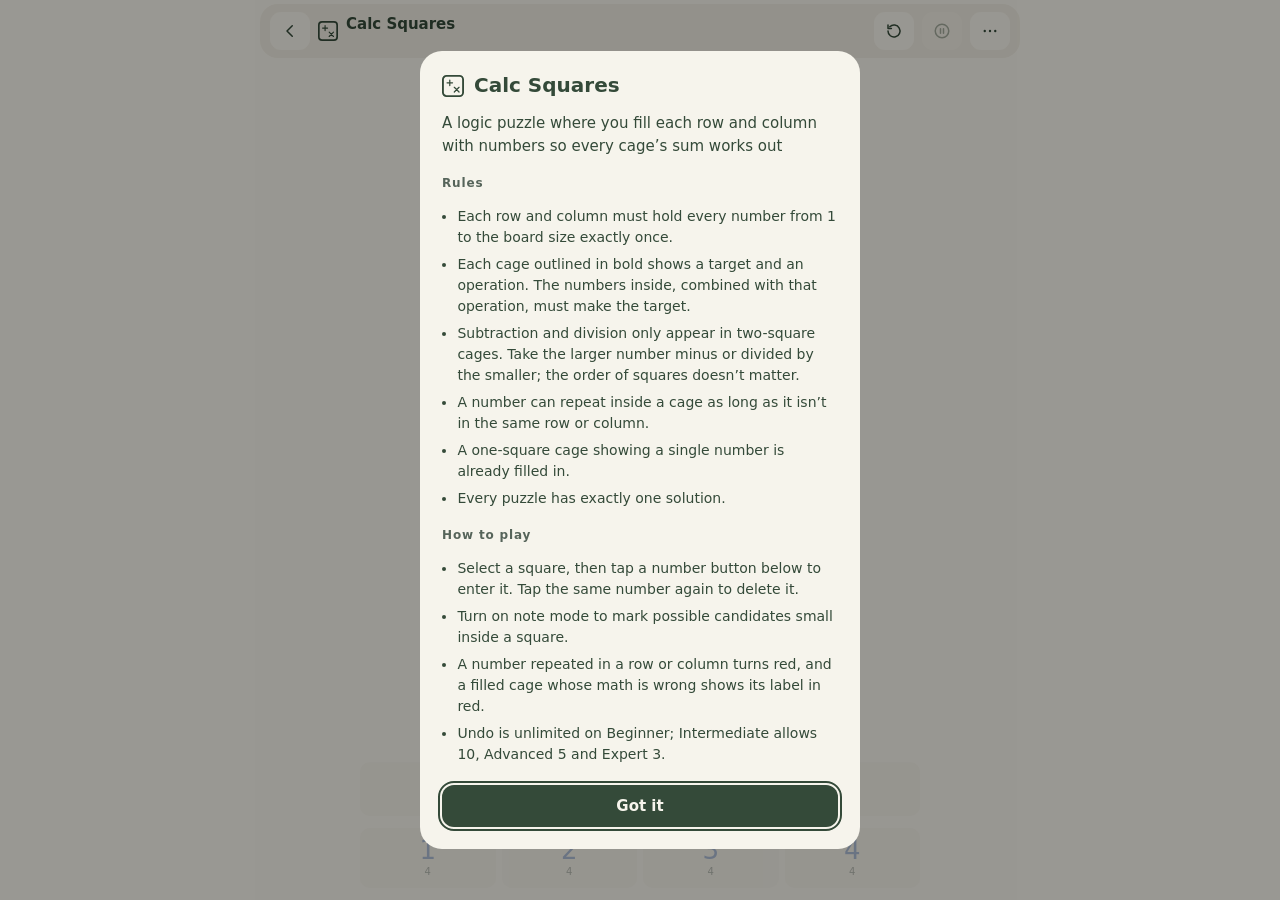
==== docs/calc.html @ b5a2f673 "Add Calc Squares to the web Latin square with arithmetic cages (+ − × ÷), four levels picked by a hu" ====
<!doctype html>
<html lang="ko">
<head>
<meta charset="utf-8">
<meta name="viewport" content="width=device-width, initial-scale=1, viewport-fit=cover">
<meta name="description" content="칸 묶음마다 적힌 계산이 맞도록 숫자를 채우는 셈네모. 4×4부터 7×7까지 네 가지 난이도.">
<meta name="theme-color" content="#f6f4ec">
<link rel="icon" type="image/png" href="icon-192.png">
<link rel="apple-touch-icon" href="apple-touch-icon.png">
<link rel="stylesheet" href="assets/paper.css">
<style>:root { --accent: var(--fill-calc); }</style>
<title>Calc Squares</title>
</head>
<body>
<div class="puzzle" id="app">
  <div class="stage">
    <div class="board-wrap empty" id="wrap"><canvas class="board" id="board" role="img"></canvas></div>
  </div>
  <div class="controls">
    <div class="tools">
      <button class="tool" id="undo"><svg class="i" viewBox="0 0 24 24" aria-hidden="true"><path d="M9 14L4 9l5-5"/><path d="M4 9h10.5a5.5 5.5 0 0 1 0 11H11"/></svg><span></span></button>
      <button class="tool" id="erase"><svg class="i" viewBox="0 0 24 24" aria-hidden="true"><path d="M8.5 20H20"/><path d="M5.6 15.6l8.5-8.5a2 2 0 0 1 2.8 0l2 2a2 2 0 0 1 0 2.8L12 18.8a4 4 0 0 1-2.8 1.2H8.6a2 2 0 0 1-1.4-.6l-1.6-1.6a2 2 0 0 1 0-2.2z"/><path d="M10 11.2l4.8 4.8"/></svg><span></span></button>
      <button class="tool" id="note" aria-pressed="false"><svg class="i" viewBox="0 0 24 24" aria-hidden="true"><path d="M4 20l1-4.5L15.5 5a2.1 2.1 0 0 1 3 3L8 18.5z"/><path d="M13.5 7l3 3"/></svg><span></span></button>
    </div>
    <div class="keys" id="keys"></div>
  </div>
</div>
<script src="assets/i18n.js"></script>
<script src="assets/common.js"></script>
<script src="assets/rules.js"></script>
<script src="assets/calc-engine.js"></script>
<script src="assets/number-puzzle.js"></script>
<script>
(() => {
  const E = CalcEngine, { t } = Nemo;

  const peerCache = {};
  const peers = n => peerCache[n] || (peerCache[n] = [...Array(n * n)].map((_, i) => {
    const r = Math.floor(i / n), c = i % n, out = [];
    for (let k = 0; k < n; k++) { if (k !== c) out.push(r * n + k); if (k !== r) out.push(k * n + c); }
    return out;
  }));
  // 칸 → 묶음 번호
  const ownerCache = new WeakMap();
  const ownerOf = p => {
    if (!ownerCache.has(p)) { const o = new Array(p.size * p.size).fill(-1); p.cages.forEach((c, k) => c.cells.forEach(i => { o[i] = k; })); ownerCache.set(p, o); }
    return ownerCache.get(p);
  };
  const opsText = ops => [...ops].map(o => E.SYMBOL[o]).join(' ');

  function draw(ctx, side, G, opts, n) {
    const c = name => Nemo.cssColor(name);
    const cell = side / n, p = G.puzzle, owner = ownerOf(p);
    const conflicts = opts.showConflicts ? new Set(G.values.map((v, i) => (v && peers(n)[i].some(q => G.values[q] === v) ? i : -1)).filter(i => i >= 0)) : new Set();
    const wrongCages = new Set(opts.showWrongCages ? E.wrongCages(p, G.values) : []);
    const sel = G.selected, selValue = sel != null ? G.values[sel] : 0;
    const font = (size, weight) => `${weight} ${size}px system-ui, -apple-system, sans-serif`;
    ctx.save();
    Nemo.roundRect(ctx, 0, 0, side, side, 6);
    ctx.clip();

    // 칸 바탕과 숫자
    for (let i = 0; i < n * n; i++) {
      const x = (i % n) * cell, y = Math.floor(i / n) * cell, given = !!p.givens[i];
      let fill = '--cell';
      if (sel != null) {
        if (i === sel) fill = '--fill-calc';
        else if (selValue && G.values[i] === selValue) fill = '--cc-same';
        else if (Math.floor(i / n) === Math.floor(sel / n) || i % n === sel % n) fill = '--cc-related';
      }
      ctx.fillStyle = c(fill);
      ctx.fillRect(x, y, cell + 0.5, cell + 0.5);
      const v = G.values[i];
      ctx.textAlign = 'center'; ctx.textBaseline = 'middle';
      if (v) {
        ctx.fillStyle = c(conflicts.has(i) && !given ? '--wrong' : given ? '--ink' : '--user');
        ctx.font = font(cell * 0.46, given ? 600 : 400);
        ctx.fillText(v, x + cell / 2, y + cell * 0.58);
      } else if (G.notes[i]) {
        // 메모는 이름표 아래 공간에 작게
        const cols = n <= 4 ? 2 : 3, rows = Math.ceil(n / cols), top = cell * 0.3, h = cell - top - cell * 0.06;
        ctx.font = font(cell * (n <= 4 ? 0.2 : 0.17), 500);
        for (let d = 1; d <= n; d++) {
          if (!(G.notes[i] & (1 << d))) continue;
          ctx.fillStyle = c(selValue === d ? '--ink' : '--ink-soft');
          ctx.fillText(d, x + cell * (((d - 1) % cols) + 0.5) / cols, y + top + h * (Math.floor((d - 1) / cols) + 0.5) / rows);
        }
      }
    }

    // 칸 선: 같은 묶음 안은 가는 선, 묶음 경계는 굵은 선
    ctx.beginPath();
    for (let i = 0; i < n * n; i++) {
      const r = Math.floor(i / n), col = i % n;
      if (col < n - 1 && owner[i] === owner[i + 1]) { const x = Math.round((col + 1) * cell) + 0.5; ctx.moveTo(x, r * cell); ctx.lineTo(x, (r + 1) * cell); }
      if (r < n - 1 && owner[i] === owner[i + n]) { const y = Math.round((r + 1) * cell) + 0.5; ctx.moveTo(col * cell, y); ctx.lineTo((col + 1) * cell, y); }
    }
    ctx.strokeStyle = c('--thin'); ctx.lineWidth = 1; ctx.stroke();
    ctx.beginPath();
    for (let i = 0; i < n * n; i++) {
      const r = Math.floor(i / n), col = i % n;
      if (col < n - 1 && owner[i] !== owner[i + 1]) { const x = Math.round((col + 1) * cell); ctx.moveTo(x, r * cell); ctx.lineTo(x, (r + 1) * cell); }
      if (r < n - 1 && owner[i] !== owner[i + n]) { const y = Math.round((r + 1) * cell); ctx.moveTo(col * cell, y); ctx.lineTo((col + 1) * cell, y); }
    }
    ctx.strokeStyle = c('--ink'); ctx.lineWidth = 2.2; ctx.lineCap = 'round'; ctx.stroke();

    // 묶음 이름표: 왼쪽 위 칸에 "12×". 1칸 묶음은 숫자가 이미 주어져 있어 이름표를 쓰지 않는다.
    ctx.textAlign = 'left'; ctx.textBaseline = 'top';
    ctx.font = font(Math.max(10, cell * 0.21), 700);
    p.cages.forEach((cage, k) => {
      if (cage.op === '=') return;
      const i = cage.cells[0], x = (i % n) * cell, y = Math.floor(i / n) * cell;
      ctx.fillStyle = c(wrongCages.has(k) ? '--wrong' : '--ink');
      ctx.fillText(E.label(cage), x + cell * 0.08, y + cell * 0.07);
    });
    ctx.restore();
    Nemo.roundRect(ctx, 1, 1, side - 2, side - 2, 6);
    ctx.strokeStyle = c('--ink'); ctx.lineWidth = 2; ctx.stroke();
  }

  NumberPuzzle({
    kind: 'calc',
    levels: E.LEVELS,
    emptySize: 4,
    maxWidth: 560,
    size: p => p.size,
    peers,
    generate: id => E.generate(id),
    subtitle: p => `${t(E.LEVELS[p.level - 1].name)} · ${p.size}×${p.size}`,
    detail: l => `${l.size}×${l.size} · ${opsText(l.ops)}`,
    menuLabel: l => `${t(l.name)} · ${l.size}×${l.size}`,
    options: [
      { key: 'showConflicts', label: '중복 숫자 표시', default: true },
      { key: 'showWrongCages', label: '계산이 틀린 묶음 표시', default: true },
    ],
    validate: p => p.size >= 3 && p.size <= 9 && Array.isArray(p.cages) && p.cages.every(c => Array.isArray(c.cells) && c.cells.length && E.SYMBOL[c.op] != null),
    progress: NumberPuzzle.progress,
    hit: (x, y, side, n) => {
      const cell = side / n, col = Math.floor(x / cell), row = Math.floor(y / cell);
      return col >= 0 && col < n && row >= 0 && row < n ? row * n + col : null;
    },
    draw,
  });
})();
</script>
</body>
</html>
---- docs/assets/paper.css ----
/* 메인 화면과 스도쿠·시카쿠·후토시키가 함께 쓰는 메모지 스타일. 앱의 Theme.swift(Paper)와 PuzzleChrome.swift를 옮겼다. */
:root {
  --bg: #f6f4ec; --ink: #344a39; --ink-soft: #56645a; --rule: #b9c0b2; --sheet: #eeebe0;
  --cell: #fbfaf5; --thin: #d9d5c3; --user: #3d67b0; --wrong: #c54a38;
  --fill-minesweeper: #a0b894; --fill-sudoku: #e6dfb0; --fill-shikaku: #e8c3a8; --fill-futoshiki: #a9bbd3;
  --text-minesweeper: #ffffff; --text-sudoku: var(--ink); --text-shikaku: var(--ink); --text-futoshiki: #ffffff;
  /* 새 게임 3종 카드 색 (앱 Theme.swift의 NewGameCards) */
  --fill-mirror: #c3a8c6; --fill-pair: #dfb3b7; --fill-switch: #bfd8cc;
  --text-mirror: #ffffff; --text-pair: var(--ink); --text-switch: var(--ink);
  /* 셈네모 카드: 계산기 같은 돌 회색. 판에서 고른 칸의 줄과 같은 숫자 칸 */
  --fill-calc: #cfc9bb; --text-calc: var(--ink); --cc-related: #efece3; --cc-same: #ddd8c9;
  /* 스위치네모 불: 꺼진 칸은 어둡고 속이 빈 원, 켜진 칸은 밝고 빛나는 원(색과 밝기, 모양이 모두 다르다) */
  /* 짝네모 길 색: 길이 3~12마다 서로 다른 한 색(pp1이 3). 같은 숫자 쌍은 같은 색이다 */
  --pp1: #c8743d; --pp2: #b08a2e; --pp3: #8a68bd; --pp4: #3e9a90; --pp5: #c45f78; --pp6: #5f9a4c; --pp7: #4f7fc0; --pp8: #8f6243; --pp9: #b04fa8; --pp10: #66798a;
  /* 거울네모: 빛·켜진 별, 돌릴 수 있는 거울 칸, 고정 거울 칸 */
  --mr-beam: #e39a2b; --mr-glow: rgba(240, 165, 50, .55); --mr-tint: #e2d5e0; --mr-fixed: #e4e0d3;
  --sw-off: #cdc8b8; --sw-ring: #8f8a7a; --sw-on: #f6dd88; --sw-core: #fffaf0; --sw-glow: rgba(255, 205, 80, .85);
  --scrim: rgba(0, 0, 0, .35);
  /* 게임별 판 색: 스도쿠(sd), 후토시키(ft), 시카쿠 영역(sk1…6) */
  --sd-related: #f3efd8; --sd-same: #e6dfb0; --sd-selected: #d6cb85;
  --ft-related: #e9eef5; --ft-same: #d3dcea; --ft-guide: #4d6a94; --ft-line: #d9d5c3;
  --sk-thin: #dedacb; --sk1: #d7e4ce; --sk2: #dce4f0; --sk3: #f1dccb; --sk4: #f0e6bc; --sk5: #e4deee; --sk6: #d9e9de;
  --f-serif: ui-serif, "New York", Georgia, "Times New Roman", serif;
  --f-round: ui-rounded, "SF Pro Rounded", system-ui, -apple-system, sans-serif;
  --f-body: system-ui, -apple-system, "Apple SD Gothic Neo", "Hiragino Sans", "PingFang SC", sans-serif;
  color-scheme: light;
}
@media (prefers-color-scheme: dark) { :root:not([data-theme="light"]) {
  --bg: #151914; --ink: #dce5d6; --ink-soft: #9aa79a; --rule: #3a4339; --sheet: #1d221c;
  --cell: #1b1f1a; --thin: #343b32; --user: #93b2ff; --wrong: #ff8a78;
  --fill-minesweeper: #3e4d38; --fill-sudoku: #3b3824; --fill-shikaku: #45352a; --fill-futoshiki: #2f3a4a;
  --text-minesweeper: #f2f6ee; --text-futoshiki: #f2f6ee;
  --fill-mirror: #483c49; --fill-pair: #55383a; --fill-switch: #2c3d35; --text-mirror: #f2f6ee;
  --fill-calc: #3a3832; --cc-related: #22261f; --cc-same: #363a31;
  --pp1: #e6a57a; --pp2: #dcc07a; --pp3: #b89be0; --pp4: #7fcfc5; --pp5: #e094a6; --pp6: #9cc988; --pp7: #8fb0e6; --pp8: #c9a183; --pp9: #e08fd8; --pp10: #a9b8c6;
  --mr-beam: #ffc861; --mr-glow: rgba(255, 200, 97, .45); --mr-tint: #3e3342; --mr-fixed: #262b24;
  --sw-off: #232821; --sw-ring: #56604f; --sw-on: #d2ae52; --sw-core: #fff3cf; --sw-glow: rgba(255, 205, 100, .5);
  --sd-related: #262a20; --sd-same: #48432a; --sd-selected: #6b6238;
  --ft-related: #232a33; --ft-same: #334054; --ft-guide: #a9bbd3; --ft-line: #343b32;
  --sk-thin: #343b32; --sk1: #2e3a2c; --sk2: #2c3442; --sk3: #42342a; --sk4: #3e3824; --sk5: #363244; --sk6: #2b3a31;
  --scrim: rgba(0, 0, 0, .55); color-scheme: dark;
} }
:root[data-theme="dark"] {
  --bg: #151914; --ink: #dce5d6; --ink-soft: #9aa79a; --rule: #3a4339; --sheet: #1d221c;
  --cell: #1b1f1a; --thin: #343b32; --user: #93b2ff; --wrong: #ff8a78;
  --fill-minesweeper: #3e4d38; --fill-sudoku: #3b3824; --fill-shikaku: #45352a; --fill-futoshiki: #2f3a4a;
  --text-minesweeper: #f2f6ee; --text-futoshiki: #f2f6ee;
  --fill-mirror: #483c49; --fill-pair: #55383a; --fill-switch: #2c3d35; --text-mirror: #f2f6ee;
  --fill-calc: #3a3832; --cc-related: #22261f; --cc-same: #363a31;
  --pp1: #e6a57a; --pp2: #dcc07a; --pp3: #b89be0; --pp4: #7fcfc5; --pp5: #e094a6; --pp6: #9cc988; --pp7: #8fb0e6; --pp8: #c9a183; --pp9: #e08fd8; --pp10: #a9b8c6;
  --mr-beam: #ffc861; --mr-glow: rgba(255, 200, 97, .45); --mr-tint: #3e3342; --mr-fixed: #262b24;
  --sw-off: #232821; --sw-ring: #56604f; --sw-on: #d2ae52; --sw-core: #fff3cf; --sw-glow: rgba(255, 205, 100, .5);
  --sd-related: #262a20; --sd-same: #48432a; --sd-selected: #6b6238;
  --ft-related: #232a33; --ft-same: #334054; --ft-guide: #a9bbd3; --ft-line: #343b32;
  --sk-thin: #343b32; --sk1: #2e3a2c; --sk2: #2c3442; --sk3: #42342a; --sk4: #3e3824; --sk5: #363244; --sk6: #2b3a31;
  --scrim: rgba(0, 0, 0, .55); color-scheme: dark;
}

html { height: 100%; box-sizing: border-box; }
*, *::before, *::after { box-sizing: inherit; }
body { margin: 0; min-height: 100%; background: var(--bg); color: var(--ink); font: 15px/1.4 var(--f-body);
  -webkit-tap-highlight-color: transparent; -webkit-text-size-adjust: 100%; }
button { font: inherit; color: inherit; cursor: pointer; touch-action: manipulation; }
button:disabled { cursor: default; }
button:focus-visible, a:focus-visible, input:focus-visible, select:focus-visible { outline: 2px solid var(--ink); outline-offset: 2px; }
[hidden] { display: none !important; }
a { color: inherit; }
svg.i { width: 1em; height: 1em; display: block; fill: none; stroke: currentColor; stroke-width: 2; stroke-linecap: round; stroke-linejoin: round; }

/* ── 게임 화면 ── */
.puzzle { height: 100dvh; display: flex; flex-direction: column; align-items: center; gap: 14px;
  padding: max(4px, env(safe-area-inset-top)) max(16px, env(safe-area-inset-right)) max(12px, env(safe-area-inset-bottom)) max(16px, env(safe-area-inset-left));
  -webkit-user-select: none; user-select: none; overflow: hidden; }
.topbar { width: 100%; max-width: 760px; display: flex; align-items: center; gap: 8px; padding: 8px 10px; border-radius: 18px; background: var(--sheet); flex: none; }
.ib { width: 40px; height: 38px; flex: none; display: grid; place-items: center; border: 0; border-radius: 11px; background: var(--bg); color: var(--ink); font-size: 18px; text-decoration: none; }
.ib:disabled { opacity: .4; }
.topbar .sym { width: 20px; height: 20px; flex: none; }
.title { min-width: 0; display: flex; flex-direction: column; line-height: 1.2; }
.title b { font: 800 15px/1.2 var(--f-round); white-space: nowrap; overflow: hidden; text-overflow: ellipsis; }
.title span { font-size: 11px; color: var(--ink-soft); white-space: nowrap; overflow: hidden; text-overflow: ellipsis; min-height: 1.2em; }
.spacer { flex: 1; min-width: 8px; }
.timer { display: flex; align-items: center; gap: 4px; font-size: 17px; font-weight: 500; font-variant-numeric: tabular-nums; white-space: nowrap; }
.timer svg { width: 14px; height: 14px; color: var(--ink-soft); }
@media (max-width: 430px) {
  /* 앱처럼 iPhone 폭에서는 시계 아이콘을 빼고 버튼과 이름을 조금 줄여, 긴 이름(Switch Squares)도 잘리지 않게 한다 */
  .timer svg { display: none; }
  .topbar { gap: 6px; }
  .topbar .ib { width: 36px; }
  .title b { font-size: 14px; }
}
@media (max-width: 400px) {
  /* 새 퍼즐 버튼이 더해져 버튼이 넷이다. 작은 iPhone(360~390)에서도 이름이 잘리지 않게 기호를 빼고 간격을 줄인다 */
  .topbar { gap: 4px; padding: 8px 8px; }
  .topbar .sym { display: none; }
  .topbar .ib { width: 33px; }
  .topbar .title { margin-left: 4px; }
  .timer { font-size: 15px; }
}
@media (max-width: 370px) {
  .title b { font-size: 13px; }
}

.more { position: relative; flex: none; }
.menu { position: absolute; right: 0; top: calc(100% + 6px); z-index: 15; min-width: 220px; max-height: 70dvh; overflow-y: auto; padding: 6px;
  display: flex; flex-direction: column; border-radius: 14px; background: var(--bg); border: 1px solid var(--rule); box-shadow: 0 12px 32px rgba(0, 0, 0, .18); }
.menu .sec { font-size: 11px; font-weight: 600; letter-spacing: .06em; color: var(--ink-soft); padding: 10px 12px 4px; }
.menu hr { border: 0; border-top: 1px solid var(--rule); margin: 6px 4px; }
.menu button { display: flex; align-items: center; gap: 10px; padding: 10px 12px; border: 0; background: none; border-radius: 9px; text-align: left; font-size: 15px; }
.menu button:hover:not(:disabled) { background: var(--sheet); }
.menu button:disabled { opacity: .4; }
.menu button svg { width: 17px; height: 17px; flex: none; }
.menu .check::after { content: ""; margin-left: auto; width: 16px; height: 16px; flex: none; }
.menu .check[aria-checked="true"]::after { background: currentColor;
  -webkit-mask: url("data:image/svg+xml,%3Csvg xmlns='http://www.w3.org/2000/svg' viewBox='0 0 24 24' fill='none' stroke='black' stroke-width='3' stroke-linecap='round' stroke-linejoin='round'%3E%3Cpath d='M5 12.5l4.5 4.5L19 7.5'/%3E%3C/svg%3E") center / contain no-repeat;
  mask: url("data:image/svg+xml,%3Csvg xmlns='http://www.w3.org/2000/svg' viewBox='0 0 24 24' fill='none' stroke='black' stroke-width='3' stroke-linecap='round' stroke-linejoin='round'%3E%3Cpath d='M5 12.5l4.5 4.5L19 7.5'/%3E%3C/svg%3E") center / contain no-repeat; }

.stage { flex: 1; min-height: 0; width: 100%; display: flex; flex-direction: column; align-items: center; justify-content: center; gap: 10px; position: relative; }
.board-wrap { position: relative; width: 100%; flex: 1; min-height: 0; display: grid; place-items: center; }
canvas.board { display: block; touch-action: none; border-radius: 6px; }
.board-wrap.empty canvas { opacity: .35; }
.guide { font-size: 12px; color: var(--ink-soft); display: flex; gap: 6px; align-items: baseline; text-align: center; }
.guide b { font-variant-numeric: tabular-nums; font-weight: 600; }
.notice { position: absolute; top: -6px; left: 50%; transform: translateX(-50%); z-index: 5; max-width: calc(100% - 16px);
  width: max-content; padding: 9px 14px; border-radius: 99px; background: var(--bg); border: 1px solid var(--rule); font-size: 14px; font-weight: 500; text-align: center;
  animation: fade .2s ease-out; }

.controls { width: 100%; max-width: 560px; display: flex; flex-direction: column; gap: 12px; flex: none; }
.controls.wide { max-width: 600px; }
.tools { display: flex; gap: 8px; }
.tool { flex: 1; height: 54px; display: flex; flex-direction: column; align-items: center; justify-content: center; gap: 4px; border: 0; border-radius: 10px; background: var(--sheet); color: var(--ink); font-size: 11px; }
.tool svg { width: 19px; height: 19px; }
.tool[aria-pressed="true"] { background: var(--accent); }
.tool:disabled, .keys button:disabled { opacity: .4; }
.keys { display: flex; gap: 6px; }
.keys button { flex: 1; min-width: 0; height: 60px; display: flex; flex-direction: column; align-items: center; justify-content: center; gap: 1px; border: 0; border-radius: 10px; background: var(--sheet); }
.keys b { font-size: 26px; font-weight: 500; line-height: 1.05; color: var(--user); }
.keys small { font-size: 10px; color: var(--ink-soft); min-height: 1.2em; }
.keys.note b { font-weight: 400; color: var(--ink-soft); }
.keys button.done { opacity: .3; }
@media (max-height: 700px) { .keys button { height: 52px; } .tool { height: 48px; } .puzzle { gap: 10px; } }

/* ── 겹쳐 보이는 창 ── */
.scrim { position: fixed; inset: 0; z-index: 20; display: grid; place-items: center; padding: 24px; background: var(--scrim); animation: fade .2s ease-out; }
.scrim.cover { background: color-mix(in srgb, var(--bg) 97%, transparent); }
@keyframes fade { from { opacity: 0; } }
.card { width: 100%; max-width: 360px; max-height: 100%; overflow-y: auto; padding: 24px; border-radius: 22px; background: var(--bg); color: var(--ink);
  display: flex; flex-direction: column; gap: 12px; }
.card.center { text-align: center; align-items: center; }
.card.wide { max-width: 380px; padding: 22px; gap: 14px; }
.card h2 { margin: 0; font: 800 22px/1.25 var(--f-round); }
.card h3 { margin: 0; font: 800 20px/1.25 var(--f-round); }
.card p { margin: 0; font-size: 15px; color: var(--ink-soft); }
.big { font: 500 44px/1.1 ui-monospace, "SF Mono", Menlo, monospace; font-variant-numeric: tabular-nums; }
.big.small { font-size: 32px; }
.badge { font-size: 12px; font-weight: 700; padding: 4px 10px; border-radius: 99px; background: var(--accent); }
.actions { display: flex; gap: 8px; width: 100%; padding-top: 4px; }
.actions .btn { flex: 1; }
.btn { border: 0; border-radius: 12px; padding: 11px 16px; background: var(--sheet); color: var(--ink); font-size: 15px; font-weight: 600; }
.btn.primary { background: var(--ink); color: var(--bg); }
.btn.danger { background: var(--wrong); color: #fff; }
.btn.plain { background: none; font-weight: 400; min-height: 44px; }
.btn:active { opacity: .75; }
.pause-ico { width: 52px; height: 52px; color: var(--accent); }
.spinner { width: 26px; height: 26px; border-radius: 50%; border: 3px solid var(--rule); border-top-color: var(--ink); animation: spin .8s linear infinite; }
@keyframes spin { to { transform: rotate(360deg); } }
.levels { display: flex; flex-direction: column; gap: 8px; }
.level { display: flex; align-items: center; gap: 10px; padding: 14px; border: 0; border-radius: 10px; background: var(--sheet); text-align: left; }
.level[aria-current="true"] { background: var(--accent); }
.level span { flex: 1; display: flex; flex-direction: column; gap: 2px; }
.level b { font-size: 15px; font-weight: 600; }
.level small { font-size: 12px; color: var(--ink-soft); }
.level em { font-style: normal; font-size: 12px; color: var(--ink-soft); font-variant-numeric: tabular-nums; }
.field-row { display: flex; align-items: center; justify-content: space-between; gap: 12px; font-size: 15px; }
.field-row b { font-weight: 500; }
.stepper { display: flex; align-items: center; gap: 10px; font-variant-numeric: tabular-nums; }
.stepper button { width: 40px; height: 34px; border: 0; border-radius: 9px; background: var(--sheet); font-size: 20px; line-height: 1; }
.stepper output { min-width: 4.2em; text-align: center; }
.segmented { display: flex; padding: 2px; border-radius: 9px; background: var(--sheet); }
.segmented button { flex: 1; border: 0; background: none; border-radius: 7px; padding: 7px 8px; font-size: 14px; }
.segmented button[aria-pressed="true"] { background: var(--bg); box-shadow: 0 1px 3px rgba(0, 0, 0, .15); font-weight: 600; }
.hint { font-size: 12px; color: var(--ink-soft); margin: 0; }
@media (prefers-reduced-motion: reduce) { *, *::before, *::after { animation: none !important; transition: none !important; } }
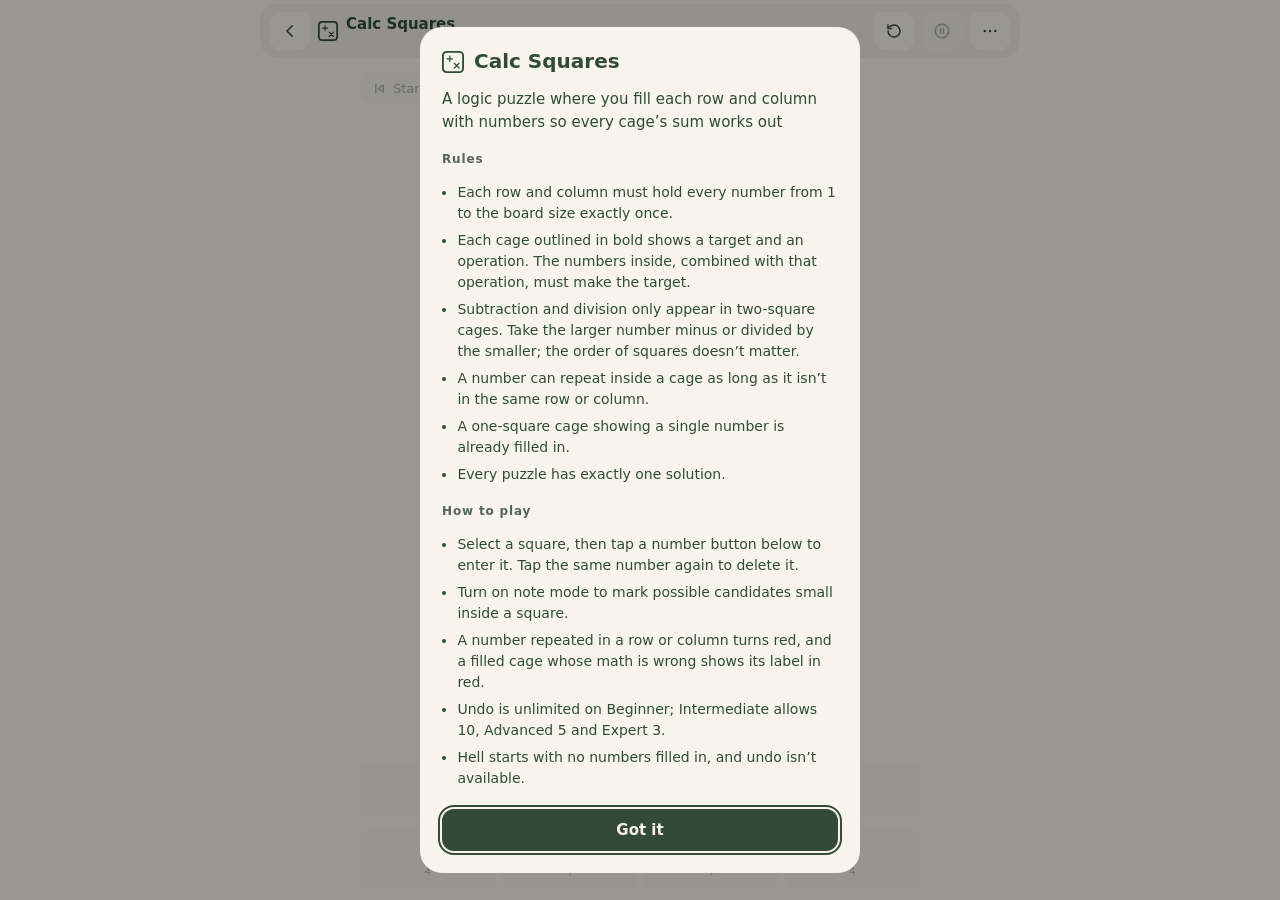
==== commit b40f89a2: "Use the Nemo in Nemo icon on the web and add a sharp favicon" ====
--- a/docs/calc.html
+++ b/docs/calc.html
@@ -5,6 +5,7 @@
 <meta name="viewport" content="width=device-width, initial-scale=1, viewport-fit=cover">
 <meta name="description" content="칸 묶음마다 적힌 계산이 맞도록 숫자를 채우는 셈네모. 4×4부터 7×7까지 네 가지 난이도.">
 <meta name="theme-color" content="#f6f4ec">
+<link rel="icon" type="image/svg+xml" href="favicon.svg">
 <link rel="icon" type="image/png" href="icon-192.png">
 <link rel="apple-touch-icon" href="apple-touch-icon.png">
 <link rel="stylesheet" href="assets/paper.css">
--- a/docs/assets/paper.css
+++ b/docs/assets/paper.css
@@ -9,6 +9,8 @@
   --text-mirror: #ffffff; --text-pair: var(--ink); --text-switch: var(--ink);
   /* 셈네모 카드: 계산기 같은 돌 회색. 판에서 고른 칸의 줄과 같은 숫자 칸 */
   --fill-calc: #cfc9bb; --text-calc: var(--ink); --cc-related: #efece3; --cc-same: #ddd8c9;
+  /* 별네모 카드: 밤하늘 같은 남보라 */
+  --fill-star: #9a9fc4; --text-star: #ffffff;
   /* 스위치네모 불: 꺼진 칸은 어둡고 속이 빈 원, 켜진 칸은 밝고 빛나는 원(색과 밝기, 모양이 모두 다르다) */
   /* 짝네모 길 색: 길이 3~12마다 서로 다른 한 색(pp1이 3). 같은 숫자 쌍은 같은 색이다 */
   --pp1: #c8743d; --pp2: #b08a2e; --pp3: #8a68bd; --pp4: #3e9a90; --pp5: #c45f78; --pp6: #5f9a4c; --pp7: #4f7fc0; --pp8: #8f6243; --pp9: #b04fa8; --pp10: #66798a;
@@ -21,6 +23,8 @@
   --ft-related: #e9eef5; --ft-same: #d3dcea; --ft-guide: #4d6a94; --ft-line: #d9d5c3;
   --sk-thin: #dedacb; --sk1: #d7e4ce; --sk2: #dce4f0; --sk3: #f1dccb; --sk4: #f0e6bc; --sk5: #e4deee; --sk6: #d9e9de;
   --f-serif: ui-serif, "New York", Georgia, "Times New Roman", serif;
+  /* 번호용 세리프: Georgia는 숫자 높이가 들쑥날쑥한 모양뿐이라 건너뛴다 */
+  --f-serif-num: ui-serif, "New York", "Times New Roman", serif;
   --f-round: ui-rounded, "SF Pro Rounded", system-ui, -apple-system, sans-serif;
   --f-body: system-ui, -apple-system, "Apple SD Gothic Neo", "Hiragino Sans", "PingFang SC", sans-serif;
   color-scheme: light;
@@ -32,6 +36,7 @@
   --text-minesweeper: #f2f6ee; --text-futoshiki: #f2f6ee;
   --fill-mirror: #483c49; --fill-pair: #55383a; --fill-switch: #2c3d35; --text-mirror: #f2f6ee;
   --fill-calc: #3a3832; --cc-related: #22261f; --cc-same: #363a31;
+  --fill-star: #33364d; --text-star: #f2f6ee;
   --pp1: #e6a57a; --pp2: #dcc07a; --pp3: #b89be0; --pp4: #7fcfc5; --pp5: #e094a6; --pp6: #9cc988; --pp7: #8fb0e6; --pp8: #c9a183; --pp9: #e08fd8; --pp10: #a9b8c6;
   --mr-beam: #ffc861; --mr-glow: rgba(255, 200, 97, .45); --mr-tint: #3e3342; --mr-fixed: #262b24;
   --sw-off: #232821; --sw-ring: #56604f; --sw-on: #d2ae52; --sw-core: #fff3cf; --sw-glow: rgba(255, 205, 100, .5);
@@ -47,6 +52,7 @@
   --text-minesweeper: #f2f6ee; --text-futoshiki: #f2f6ee;
   --fill-mirror: #483c49; --fill-pair: #55383a; --fill-switch: #2c3d35; --text-mirror: #f2f6ee;
   --fill-calc: #3a3832; --cc-related: #22261f; --cc-same: #363a31;
+  --fill-star: #33364d; --text-star: #f2f6ee;
   --pp1: #e6a57a; --pp2: #dcc07a; --pp3: #b89be0; --pp4: #7fcfc5; --pp5: #e094a6; --pp6: #9cc988; --pp7: #8fb0e6; --pp8: #c9a183; --pp9: #e08fd8; --pp10: #a9b8c6;
   --mr-beam: #ffc861; --mr-glow: rgba(255, 200, 97, .45); --mr-tint: #3e3342; --mr-fixed: #262b24;
   --sw-off: #232821; --sw-ring: #56604f; --sw-on: #d2ae52; --sw-core: #fff3cf; --sw-glow: rgba(255, 205, 100, .5);
@@ -180,3 +186,17 @@
 .segmented button[aria-pressed="true"] { background: var(--bg); box-shadow: 0 1px 3px rgba(0, 0, 0, .15); font-weight: 600; }
 .hint { font-size: 12px; color: var(--ink-soft); margin: 0; }
 @media (prefers-reduced-motion: reduce) { *, *::before, *::after { animation: none !important; transition: none !important; } }
+
+/* 스크롤바: 둥근 막대 대신 모서리가 거의 각진 얇은 막대(네모). 바탕은 투명, 올리면 잉크색.
+   Chrome·Safari는 ::-webkit-scrollbar로 모양까지, Firefox는 굵기와 색만 바꾼다. */
+::-webkit-scrollbar { width: 10px; height: 10px; }
+::-webkit-scrollbar-track, ::-webkit-scrollbar-corner { background: transparent; }
+::-webkit-scrollbar-thumb { background: var(--rule); border: 3px solid transparent; background-clip: padding-box; border-radius: 1px; min-height: 28px; }
+::-webkit-scrollbar-thumb:hover, ::-webkit-scrollbar-thumb:active { background: var(--ink-soft); background-clip: padding-box; }
+@supports not selector(::-webkit-scrollbar) { * { scrollbar-width: thin; scrollbar-color: var(--rule) transparent; } }
+/* 상단 바 바로 아래 왼쪽의 '처음부터 다시'(앱과 같은 자리) */
+.so-row { width: 100%; max-width: 560px; height: 32px; display: flex; flex: none; }
+.startover { display: inline-flex; align-items: center; gap: 6px; height: 32px; padding: 0 12px; border: 0; border-radius: 999px;
+  background: var(--sheet); color: var(--ink); font: 500 13px system-ui, -apple-system, sans-serif; cursor: pointer; }
+.startover svg { width: 15px; height: 15px; }
+.startover:disabled { opacity: .4; cursor: default; }
